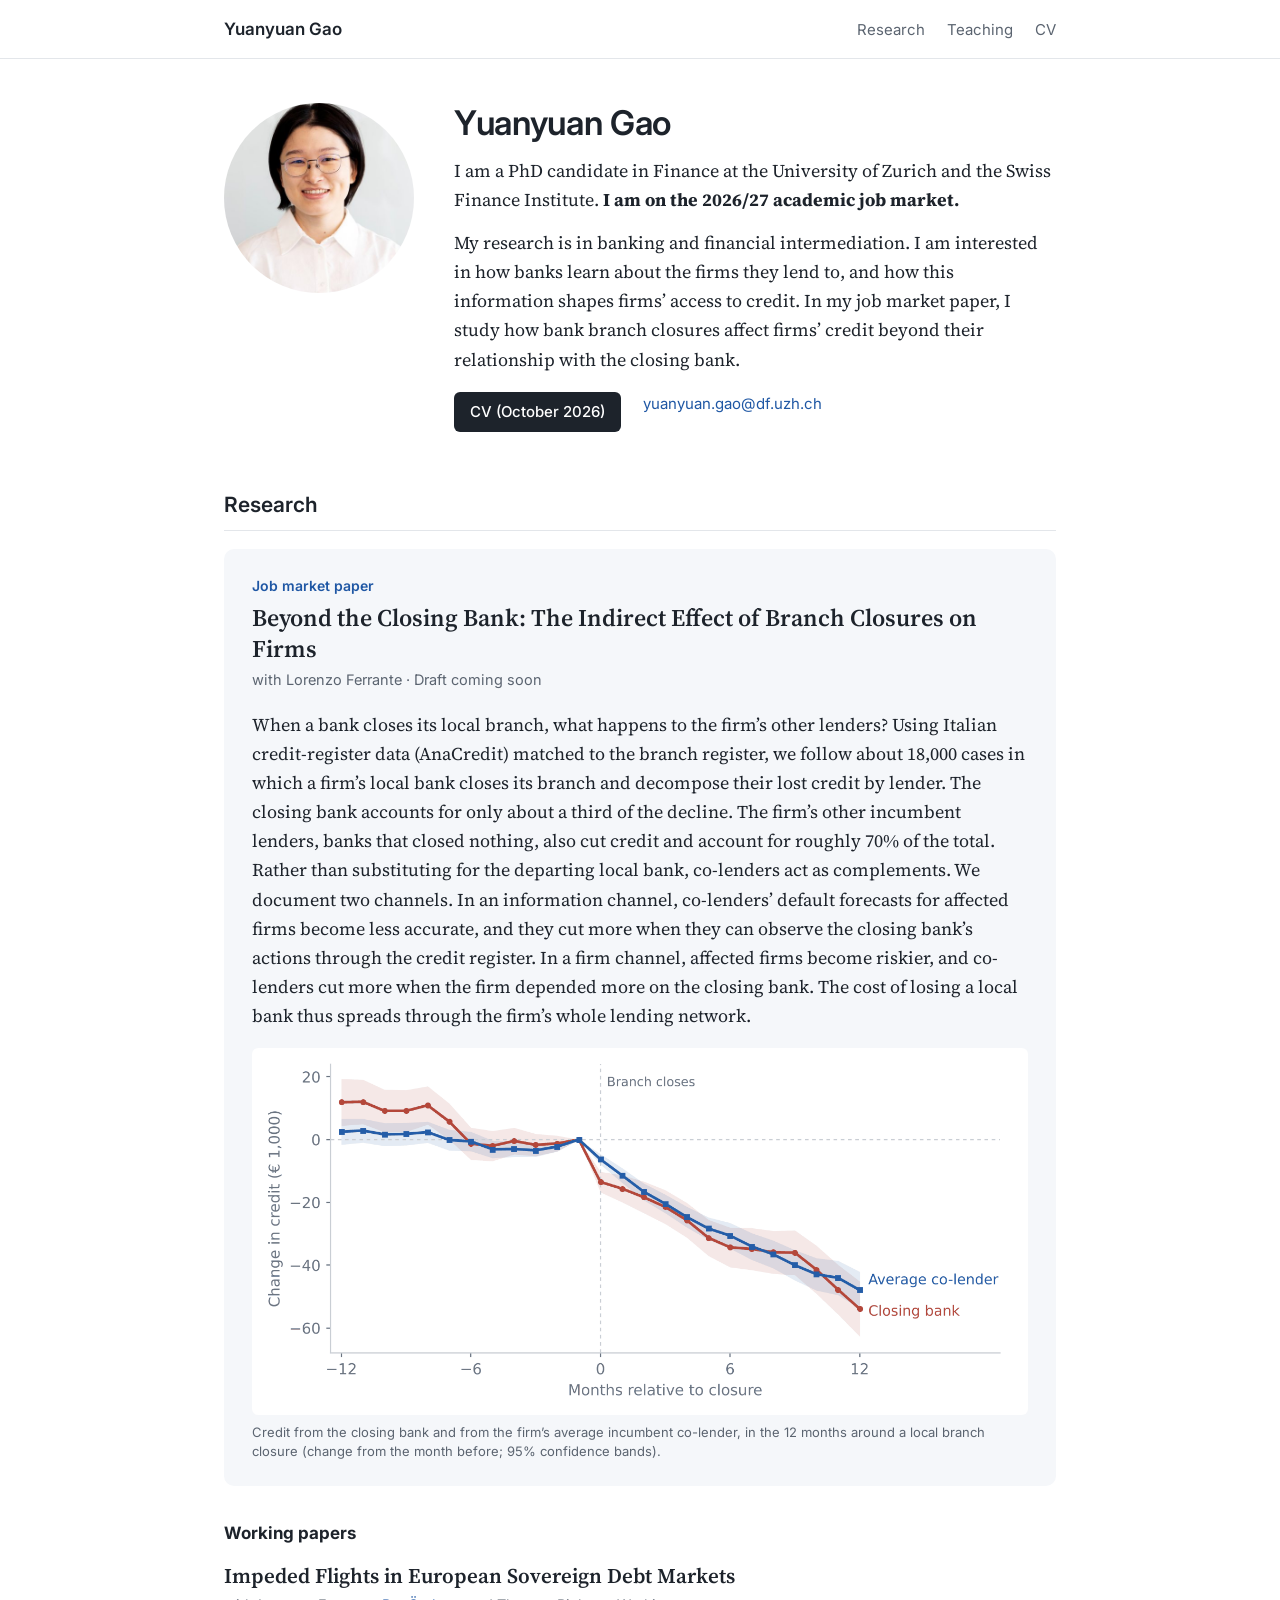
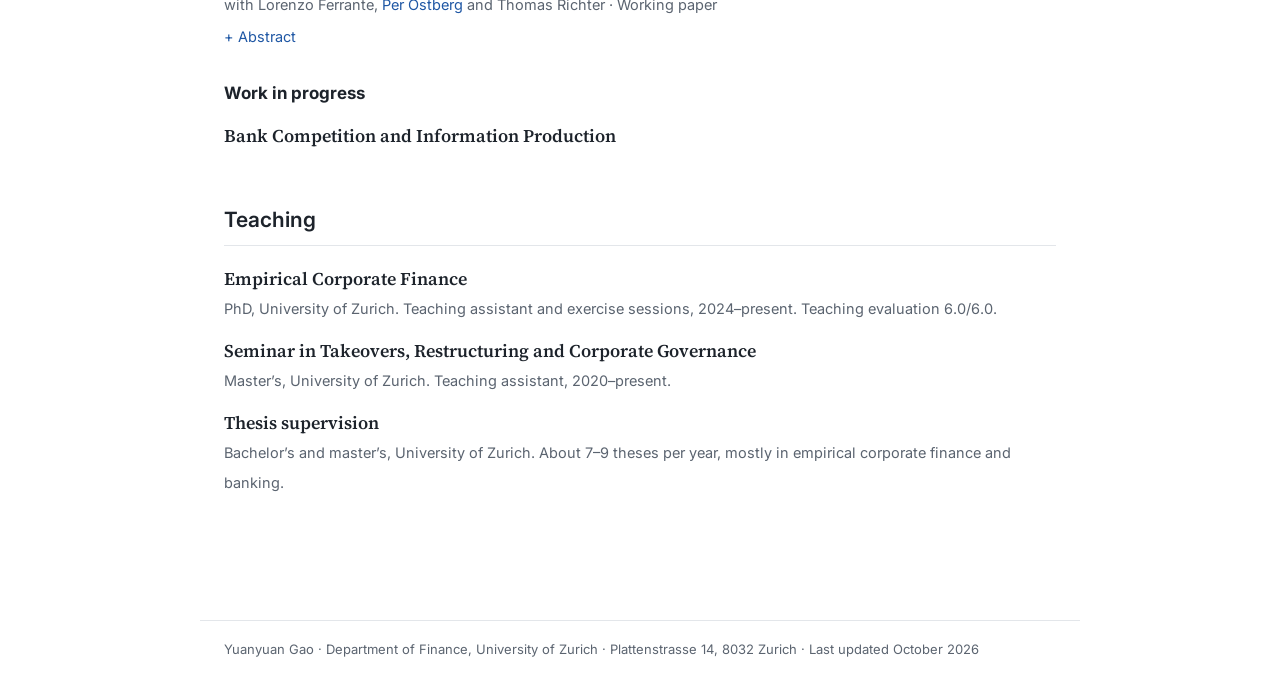
==== index.html @ f1286cf8 "Add files via upload" ====
<!doctype html>
<html lang="en"><head>
<meta charset="utf-8"><meta name="viewport" content="width=device-width, initial-scale=1">
<title>Yuanyuan Gao | Finance PhD Candidate, University of Zurich</title>
<meta name="description" content="Yuanyuan Gao is a PhD candidate in Finance at the University of Zurich and the Swiss Finance Institute, working on banking, financial intermediation and credit markets. On the 2026/27 academic job market.">
<meta name="author" content="Yuanyuan Gao">
<link rel="canonical" href="https://yuanyuangao.com/">
<meta property="og:type" content="profile"><meta property="og:title" content="Yuanyuan Gao | Finance PhD Candidate, University of Zurich">
<meta property="og:description" content="Yuanyuan Gao is a PhD candidate in Finance at the University of Zurich and the Swiss Finance Institute, working on banking, financial intermediation and credit markets. On the 2026/27 academic job market."><meta property="og:url" content="https://yuanyuangao.com/">
<meta property="og:image" content="https://yuanyuangao.com/portrait.jpg">
<link rel="icon" href="favicon.svg" type="image/svg+xml">
<link rel="preconnect" href="https://fonts.googleapis.com"><link rel="preconnect" href="https://fonts.gstatic.com" crossorigin>
<link href="https://fonts.googleapis.com/css2?family=Inter:wght@400;500;600&family=Source+Serif+4:ital,opsz,wght@0,8..60,400;0,8..60,600;1,8..60,400&display=swap" rel="stylesheet">
<link rel="stylesheet" href="style.css">
<script type="application/ld+json">{"@context": "https://schema.org", "@type": "Person", "name": "Yuanyuan Gao", "url": "https://yuanyuangao.com/", "email": "mailto:yuanyuan.gao@df.uzh.ch", "image": "https://yuanyuangao.com/portrait.jpg", "jobTitle": "PhD Candidate in Finance", "affiliation": [{"@type": "CollegeOrUniversity", "name": "University of Zurich", "department": "Department of Finance", "address": {"@type": "PostalAddress", "addressLocality": "Zurich", "addressCountry": "CH"}}, {"@type": "Organization", "name": "Swiss Finance Institute"}], "alumniOf": [{"@type": "CollegeOrUniversity", "name": "University of Zurich"}, {"@type": "CollegeOrUniversity", "name": "Chongqing University"}], "knowsAbout": ["Banking", "Financial intermediation", "Credit markets", "Bank branch closures", "Sovereign bond markets"], "sameAs": ["https://www.sfi.ch/en/people/yuanyuan-gao", "https://www.df.uzh.ch/en/people/phd-candidates/yuanyuan-gao.html"]}</script>
</head><body><header class="top"><div class="bar"><a class="brand" href="index.html">Yuanyuan Gao</a><nav><a href="#research">Research</a><a href="#teaching">Teaching</a><a href="Yuanyuan_Gao_CV.pdf">CV</a></nav></div></header><main><div class="hero">
<img class="portrait" src="portrait.jpg" alt="Yuanyuan Gao, PhD candidate in Finance, University of Zurich" width="190" height="190">
<div><h1>Yuanyuan Gao</h1>
<p>I am a PhD candidate in Finance at the University of Zurich and the Swiss Finance Institute. <strong>I am on the 2026/27 academic job market.</strong></p><p>My research is in banking and financial intermediation. I am interested in how banks learn about the firms they lend to, and how this information shapes firms’ access to credit. In my job market paper, I study how bank branch closures affect firms’ credit beyond their relationship with the closing bank.</p>
<div class="links"><a class="cvbtn" href="Yuanyuan_Gao_CV.pdf">CV (October 2026)</a>
<a href="mailto:yuanyuan.gao@df.uzh.ch">yuanyuan.gao@df.uzh.ch</a></div></div></div><section id="research"><h2>Research</h2><article class="jmp"><p class="kind">Job market paper</p>
<h3 class="ptitle">Beyond the Closing Bank: The Indirect Effect of Branch Closures on Firms</h3>
<p class="meta">with Lorenzo Ferrante · Draft coming soon</p>
<p>When a bank closes its local branch, what happens to the firm’s other lenders? Using Italian credit-register data (AnaCredit) matched to the branch register, we follow about 18,000 cases in which a firm’s local bank closes its branch and decompose their lost credit by lender. The closing bank accounts for only about a third of the decline. The firm’s other incumbent lenders, banks that closed nothing, also cut credit and account for roughly 70% of the total. Rather than substituting for the departing local bank, co-lenders act as complements. We document two channels. In an information channel, co-lenders’ default forecasts for affected firms become less accurate, and they cut more when they can observe the closing bank’s actions through the credit register. In a firm channel, affected firms become riskier, and co-lenders cut more when the firm depended more on the closing bank. The cost of losing a local bank thus spreads through the firm’s whole lending network.</p><figure><img src="jmp_figure.png" alt="Event-study chart: credit from the closing bank and from the average co-lender both fall after the branch closes" width="1440" height="680"><figcaption>Credit from the closing bank and from the firm’s average incumbent co-lender, in the 12 months around a local branch closure (change from the month before; 95% confidence bands).</figcaption></figure></article><h3 style="font-family:var(--sans);font-size:17px;margin:0 0 14px">Working papers</h3><div class="paper"><p class="ptitle">Impeded Flights in European Sovereign Debt Markets</p><p class="meta" style="margin-bottom:4px">with Lorenzo Ferrante, <a href="https://www.df.uzh.ch/en/people/professor/oestberg.html">Per Östberg</a> and Thomas Richter · Working paper</p>
<details><summary>Abstract</summary><p>Theory predicts that yield shocks trigger flights from risky to safe assets. In the European sovereign bond market, these flights are impeded: after stress events, trading volume falls by 30% over the following week rather than increasing. The mechanism is a collapse in liquidity supply: bid-ask spreads rise by 56% and market depth falls sharply. Exploiting that the same bond trades on both a domestic and a pan-European MTS platform, we show that spreads widen more, depth falls more and volume drops more on the domestic platform, where market makers hold more of their own sovereign’s debt. Bank-dealers’ concentrated exposure to sovereign risk can freeze a central secondary market when rebalancing is most needed.</p></details></div><h3 style="font-family:var(--sans);font-size:17px;margin:30px 0 14px">Work in progress</h3><ul class="plain"><li><span class="t-title">Bank Competition and Information Production</span></li></ul></section><section id="teaching"><h2>Teaching</h2><ul class="plain"><li><span class="t-title">Empirical Corporate Finance</span><br><span class="t-meta">PhD, University of Zurich. Teaching assistant and exercise sessions, 2024–present. Teaching evaluation 6.0/6.0.</span></li><li><span class="t-title">Seminar in Takeovers, Restructuring and Corporate Governance</span><br><span class="t-meta">Master’s, University of Zurich. Teaching assistant, 2020–present.</span></li><li><span class="t-title">Thesis supervision</span><br><span class="t-meta">Bachelor’s and master’s, University of Zurich. About 7–9 theses per year, mostly in empirical corporate finance and banking.</span></li></ul></section></main><footer>Yuanyuan Gao · Department of Finance, University of Zurich · Plattenstrasse 14, 8032 Zurich · Last updated October 2026</footer></body></html>
---- style.css ----
:root{--ink:#1D232B;--ink-2:#5B6470;--rule:#E3E6EA;--link:#1F57A4;--paper:#FFFFFF;--tint:#F5F7FA;
--serif:"Source Serif 4",Georgia,serif;--sans:"Inter",system-ui,-apple-system,"Segoe UI",sans-serif}
*{box-sizing:border-box}html{-webkit-text-size-adjust:100%}
body{margin:0;background:var(--paper);color:var(--ink);font-family:var(--serif);font-size:18px;line-height:1.62}
a{color:var(--link);text-decoration:none}a:hover{text-decoration:underline}
a:focus-visible,summary:focus-visible{outline:2px solid var(--link);outline-offset:3px;border-radius:2px}
header.top{border-bottom:1px solid var(--rule);background:#fff;position:sticky;top:0;z-index:5}
.bar{max-width:880px;margin:0 auto;padding:14px 24px;display:flex;align-items:baseline;justify-content:space-between;gap:16px;flex-wrap:wrap}
.brand{font-family:var(--sans);font-weight:600;font-size:17px;color:var(--ink)}
nav a{font-family:var(--sans);font-size:15px;color:var(--ink-2);margin-left:22px}
nav a:first-child{margin-left:0}
nav a[aria-current="page"],nav a:hover{color:var(--ink);text-decoration:none}
main{max-width:880px;margin:0 auto;padding:44px 24px 72px}
.hero{display:grid;grid-template-columns:190px 1fr;gap:40px;align-items:start;margin-bottom:56px}
.portrait{width:190px;height:190px;border-radius:50%;object-fit:cover;display:block}
h1{font-family:var(--sans);font-weight:600;font-size:34px;line-height:1.15;margin:0 0 14px;letter-spacing:-.01em}
.role{font-family:var(--sans);font-size:15.5px;color:var(--ink-2);margin:0 0 18px}
.hero p{margin:0 0 14px}
.links{font-family:var(--sans);font-size:15px;margin-top:18px;display:flex;flex-wrap:wrap;gap:8px 22px}
.cvbtn{display:inline-block;background:var(--ink);color:#fff;border-radius:6px;padding:8px 16px;font-weight:500}
.cvbtn:hover{text-decoration:none;background:#000}
h2{font-family:var(--sans);font-weight:600;font-size:21px;margin:0 0 18px;padding-bottom:8px;border-bottom:1px solid var(--rule)}
section{margin-bottom:52px;scroll-margin-top:80px}
.jmp{background:var(--tint);border-radius:10px;padding:26px 28px 22px;margin-bottom:34px}
.kind{font-family:var(--sans);font-size:14px;font-weight:600;color:var(--link);margin:0 0 4px}
.ptitle{font-size:21px;font-weight:600;line-height:1.3;margin:0 0 4px}
.jmp .ptitle{font-size:24px}
.meta{font-family:var(--sans);font-size:14.5px;color:var(--ink-2);margin:0 0 12px}
.jmp figure{margin:16px 0 4px}.jmp img{width:100%;height:auto;display:block;border-radius:6px;background:#fff}
figcaption{font-family:var(--sans);font-size:13px;color:var(--ink-2);margin-top:8px;line-height:1.45}
.paper{margin-bottom:26px}
details summary{cursor:pointer;font-family:var(--sans);font-size:14.5px;color:var(--link);list-style:none;display:inline-block}
details summary::-webkit-details-marker{display:none}
details summary::before{content:"+ ";}details[open] summary::before{content:"− ";}
details p{margin:8px 0 0}
ul.plain{list-style:none;margin:0;padding:0}ul.plain li{margin-bottom:14px}
.t-title{font-weight:600}.t-meta{font-family:var(--sans);font-size:14.5px;color:var(--ink-2)}
.refs{display:grid;grid-template-columns:repeat(3,1fr);gap:20px 28px}
.refs .who{font-weight:600;display:block}.refs span{display:block;font-family:var(--sans);font-size:14.5px;color:var(--ink-2);line-height:1.5}
.teaser p{margin:0 0 10px}
footer{max-width:880px;margin:0 auto;padding:18px 24px 40px;font-family:var(--sans);font-size:13px;color:var(--ink-2);border-top:1px solid var(--rule)}
@media (max-width:720px){
 body{font-size:17px}.hero{grid-template-columns:1fr;gap:20px}.portrait{width:140px;height:140px}
 h1{font-size:30px}.refs{grid-template-columns:1fr}.jmp{padding:20px 18px}
 nav a{margin-left:14px}main{padding:28px 16px 56px}.bar{padding:12px 16px}}
@media (prefers-reduced-motion:reduce){*{scroll-behavior:auto!important}}
html{scroll-behavior:smooth}
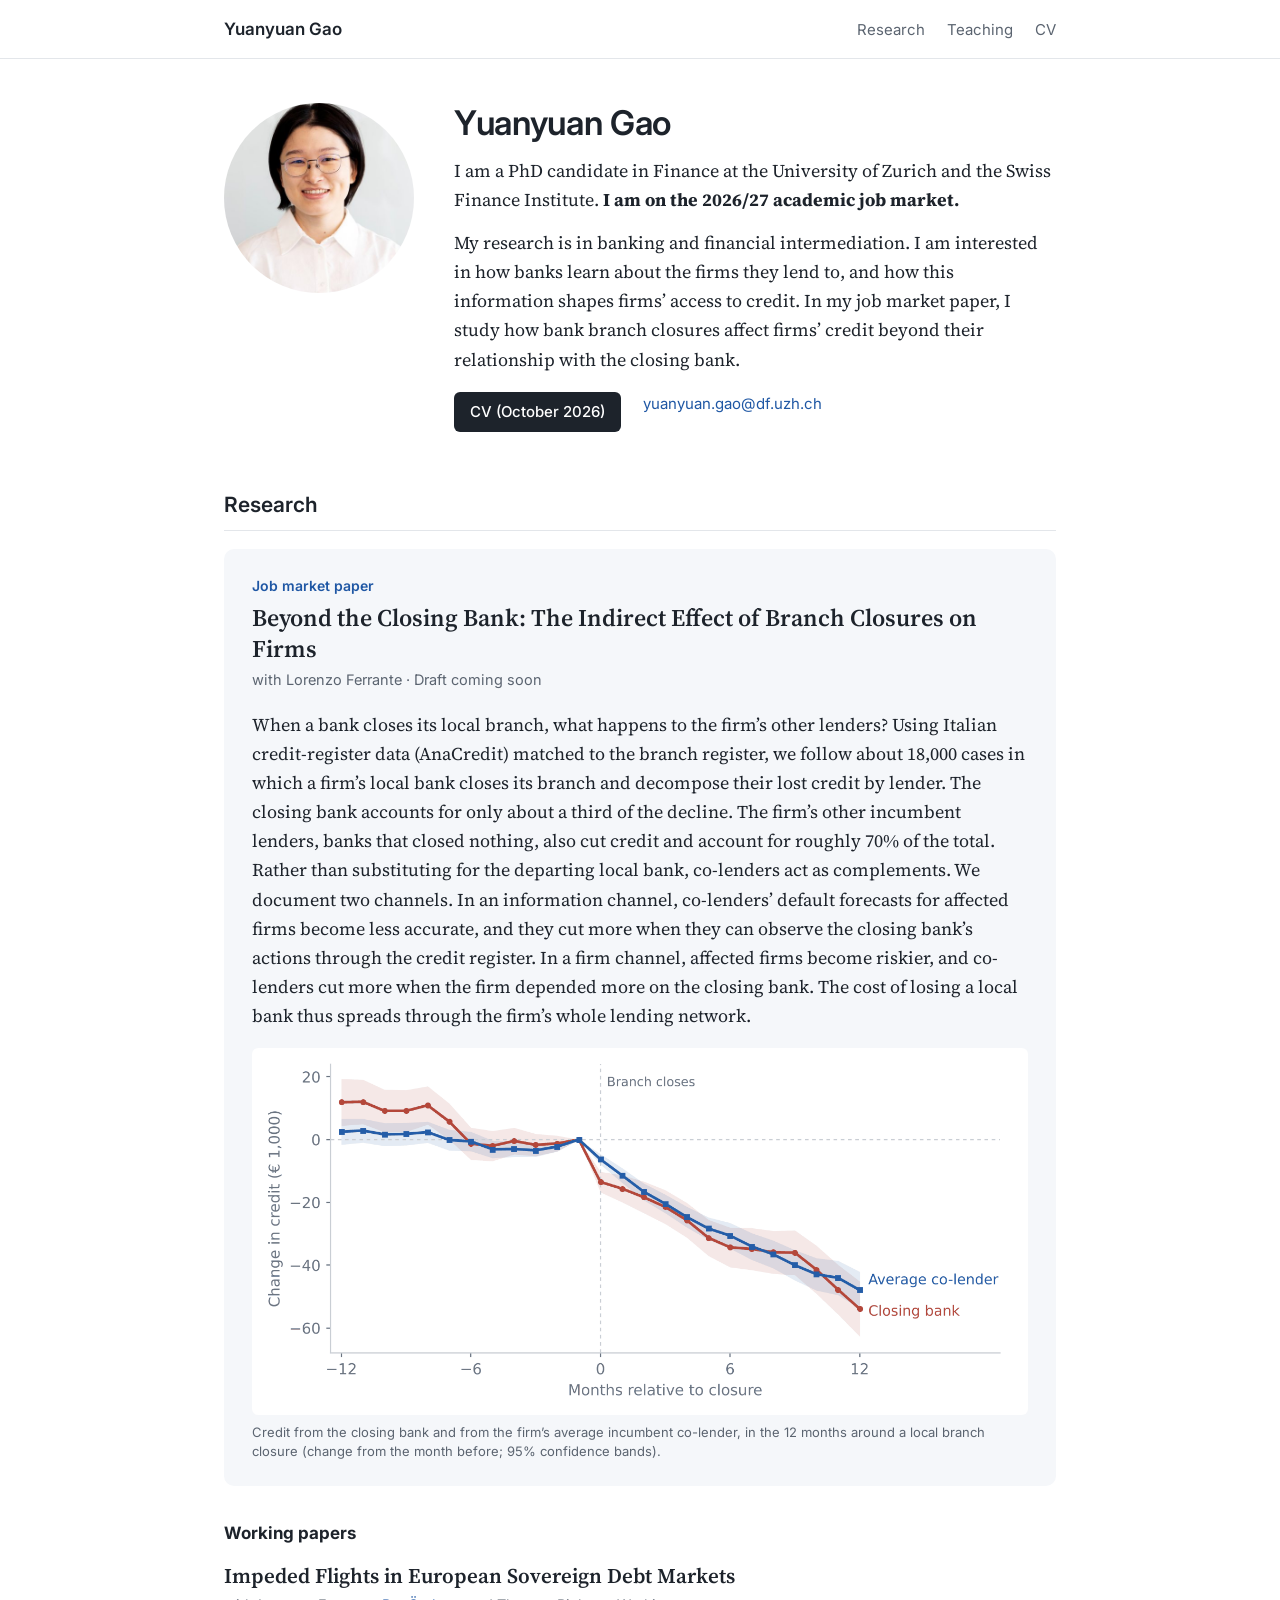
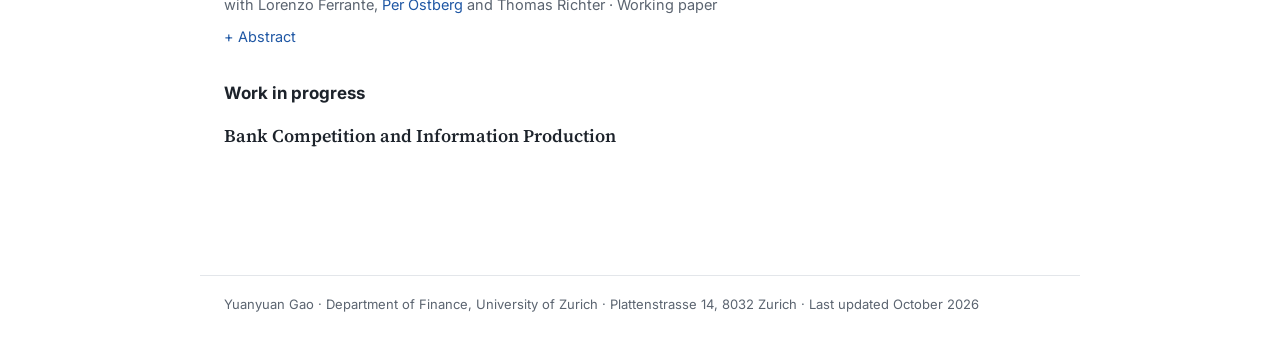
==== commit f57efb93: "Add files via upload" ====
--- a/index.html
+++ b/index.html
@@ -13,7 +13,7 @@
 <link href="https://fonts.googleapis.com/css2?family=Inter:wght@400;500;600&family=Source+Serif+4:ital,opsz,wght@0,8..60,400;0,8..60,600;1,8..60,400&display=swap" rel="stylesheet">
 <link rel="stylesheet" href="style.css">
 <script type="application/ld+json">{"@context": "https://schema.org", "@type": "Person", "name": "Yuanyuan Gao", "url": "https://yuanyuangao.com/", "email": "mailto:yuanyuan.gao@df.uzh.ch", "image": "https://yuanyuangao.com/portrait.jpg", "jobTitle": "PhD Candidate in Finance", "affiliation": [{"@type": "CollegeOrUniversity", "name": "University of Zurich", "department": "Department of Finance", "address": {"@type": "PostalAddress", "addressLocality": "Zurich", "addressCountry": "CH"}}, {"@type": "Organization", "name": "Swiss Finance Institute"}], "alumniOf": [{"@type": "CollegeOrUniversity", "name": "University of Zurich"}, {"@type": "CollegeOrUniversity", "name": "Chongqing University"}], "knowsAbout": ["Banking", "Financial intermediation", "Credit markets", "Bank branch closures", "Sovereign bond markets"], "sameAs": ["https://www.sfi.ch/en/people/yuanyuan-gao", "https://www.df.uzh.ch/en/people/phd-candidates/yuanyuan-gao.html"]}</script>
-</head><body><header class="top"><div class="bar"><a class="brand" href="index.html">Yuanyuan Gao</a><nav><a href="#research">Research</a><a href="#teaching">Teaching</a><a href="Yuanyuan_Gao_CV.pdf">CV</a></nav></div></header><main><div class="hero">
+</head><body><header class="top"><div class="bar"><a class="brand" href="index.html">Yuanyuan Gao</a><nav><a href="#research">Research</a><a href="teaching.html">Teaching</a><a href="Yuanyuan_Gao_CV.pdf">CV</a></nav></div></header><main><div class="hero">
 <img class="portrait" src="portrait.jpg" alt="Yuanyuan Gao, PhD candidate in Finance, University of Zurich" width="190" height="190">
 <div><h1>Yuanyuan Gao</h1>
 <p>I am a PhD candidate in Finance at the University of Zurich and the Swiss Finance Institute. <strong>I am on the 2026/27 academic job market.</strong></p><p>My research is in banking and financial intermediation. I am interested in how banks learn about the firms they lend to, and how this information shapes firms’ access to credit. In my job market paper, I study how bank branch closures affect firms’ credit beyond their relationship with the closing bank.</p>
@@ -22,4 +22,4 @@
 <h3 class="ptitle">Beyond the Closing Bank: The Indirect Effect of Branch Closures on Firms</h3>
 <p class="meta">with Lorenzo Ferrante · Draft coming soon</p>
 <p>When a bank closes its local branch, what happens to the firm’s other lenders? Using Italian credit-register data (AnaCredit) matched to the branch register, we follow about 18,000 cases in which a firm’s local bank closes its branch and decompose their lost credit by lender. The closing bank accounts for only about a third of the decline. The firm’s other incumbent lenders, banks that closed nothing, also cut credit and account for roughly 70% of the total. Rather than substituting for the departing local bank, co-lenders act as complements. We document two channels. In an information channel, co-lenders’ default forecasts for affected firms become less accurate, and they cut more when they can observe the closing bank’s actions through the credit register. In a firm channel, affected firms become riskier, and co-lenders cut more when the firm depended more on the closing bank. The cost of losing a local bank thus spreads through the firm’s whole lending network.</p><figure><img src="jmp_figure.png" alt="Event-study chart: credit from the closing bank and from the average co-lender both fall after the branch closes" width="1440" height="680"><figcaption>Credit from the closing bank and from the firm’s average incumbent co-lender, in the 12 months around a local branch closure (change from the month before; 95% confidence bands).</figcaption></figure></article><h3 style="font-family:var(--sans);font-size:17px;margin:0 0 14px">Working papers</h3><div class="paper"><p class="ptitle">Impeded Flights in European Sovereign Debt Markets</p><p class="meta" style="margin-bottom:4px">with Lorenzo Ferrante, <a href="https://www.df.uzh.ch/en/people/professor/oestberg.html">Per Östberg</a> and Thomas Richter · Working paper</p>
-<details><summary>Abstract</summary><p>Theory predicts that yield shocks trigger flights from risky to safe assets. In the European sovereign bond market, these flights are impeded: after stress events, trading volume falls by 30% over the following week rather than increasing. The mechanism is a collapse in liquidity supply: bid-ask spreads rise by 56% and market depth falls sharply. Exploiting that the same bond trades on both a domestic and a pan-European MTS platform, we show that spreads widen more, depth falls more and volume drops more on the domestic platform, where market makers hold more of their own sovereign’s debt. Bank-dealers’ concentrated exposure to sovereign risk can freeze a central secondary market when rebalancing is most needed.</p></details></div><h3 style="font-family:var(--sans);font-size:17px;margin:30px 0 14px">Work in progress</h3><ul class="plain"><li><span class="t-title">Bank Competition and Information Production</span></li></ul></section><section id="teaching"><h2>Teaching</h2><ul class="plain"><li><span class="t-title">Empirical Corporate Finance</span><br><span class="t-meta">PhD, University of Zurich. Teaching assistant and exercise sessions, 2024–present. Teaching evaluation 6.0/6.0.</span></li><li><span class="t-title">Seminar in Takeovers, Restructuring and Corporate Governance</span><br><span class="t-meta">Master’s, University of Zurich. Teaching assistant, 2020–present.</span></li><li><span class="t-title">Thesis supervision</span><br><span class="t-meta">Bachelor’s and master’s, University of Zurich. About 7–9 theses per year, mostly in empirical corporate finance and banking.</span></li></ul></section></main><footer>Yuanyuan Gao · Department of Finance, University of Zurich · Plattenstrasse 14, 8032 Zurich · Last updated October 2026</footer></body></html>+<details><summary>Abstract</summary><p>Theory predicts that yield shocks trigger flights from risky to safe assets. In the European sovereign bond market, these flights are impeded: after stress events, trading volume falls by 30% over the following week rather than increasing. The mechanism is a collapse in liquidity supply: bid-ask spreads rise by 56% and market depth falls sharply. Exploiting that the same bond trades on both a domestic and a pan-European MTS platform, we show that spreads widen more, depth falls more and volume drops more on the domestic platform, where market makers hold more of their own sovereign’s debt. Bank-dealers’ concentrated exposure to sovereign risk can freeze a central secondary market when rebalancing is most needed.</p></details></div><h3 style="font-family:var(--sans);font-size:17px;margin:30px 0 14px">Work in progress</h3><ul class="plain"><li><span class="t-title">Bank Competition and Information Production</span></li></ul></section></main><footer>Yuanyuan Gao · Department of Finance, University of Zurich · Plattenstrasse 14, 8032 Zurich · Last updated October 2026</footer></body></html>
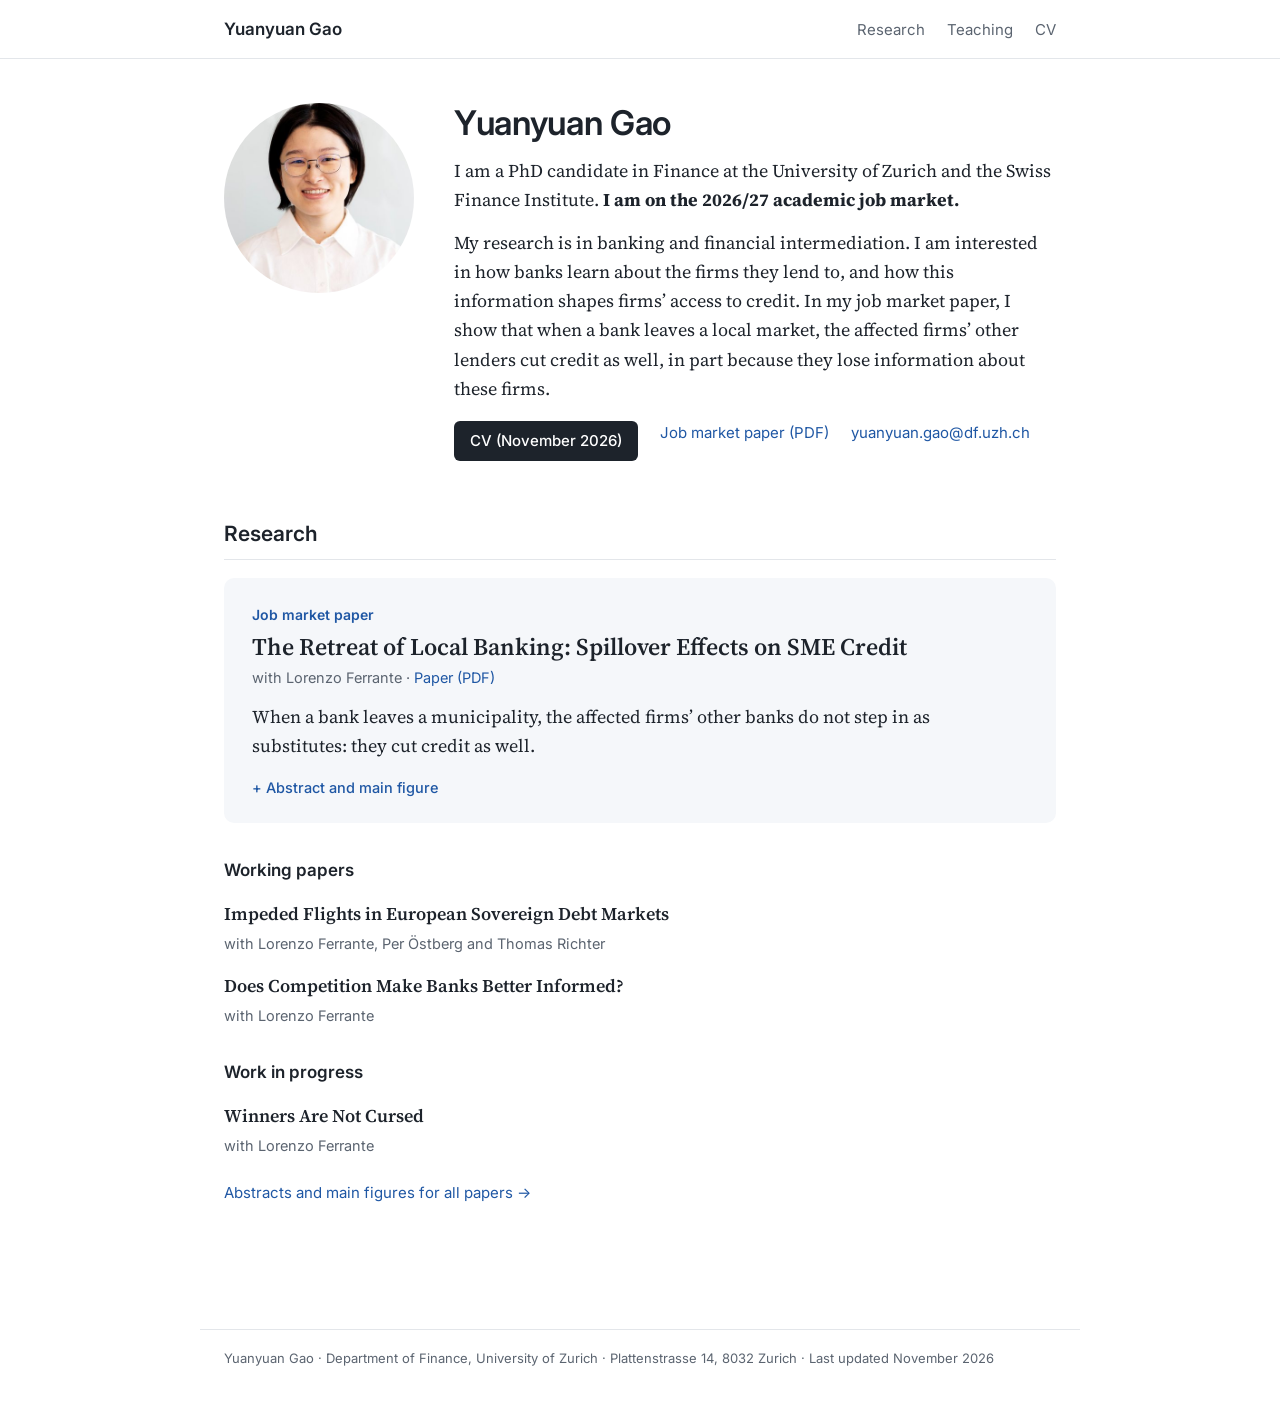
==== commit 56079712: "Update site for November 2026 job market package New JMP title and abstract with Google Drive link; " ====
--- a/index.html
+++ b/index.html
@@ -13,13 +13,25 @@
 <link href="https://fonts.googleapis.com/css2?family=Inter:wght@400;500;600&family=Source+Serif+4:ital,opsz,wght@0,8..60,400;0,8..60,600;1,8..60,400&display=swap" rel="stylesheet">
 <link rel="stylesheet" href="style.css">
 <script type="application/ld+json">{"@context": "https://schema.org", "@type": "Person", "name": "Yuanyuan Gao", "url": "https://yuanyuangao.com/", "email": "mailto:yuanyuan.gao@df.uzh.ch", "image": "https://yuanyuangao.com/portrait.jpg", "jobTitle": "PhD Candidate in Finance", "affiliation": [{"@type": "CollegeOrUniversity", "name": "University of Zurich", "department": "Department of Finance", "address": {"@type": "PostalAddress", "addressLocality": "Zurich", "addressCountry": "CH"}}, {"@type": "Organization", "name": "Swiss Finance Institute"}], "alumniOf": [{"@type": "CollegeOrUniversity", "name": "University of Zurich"}, {"@type": "CollegeOrUniversity", "name": "Chongqing University"}], "knowsAbout": ["Banking", "Financial intermediation", "Credit markets", "Bank branch closures", "Sovereign bond markets"], "sameAs": ["https://www.sfi.ch/en/people/yuanyuan-gao", "https://www.df.uzh.ch/en/people/phd-candidates/yuanyuan-gao.html"]}</script>
-</head><body><header class="top"><div class="bar"><a class="brand" href="index.html">Yuanyuan Gao</a><nav><a href="#research">Research</a><a href="teaching.html">Teaching</a><a href="Yuanyuan_Gao_CV.pdf">CV</a></nav></div></header><main><div class="hero">
+</head><body><header class="top"><div class="bar"><a class="brand" href="index.html">Yuanyuan Gao</a><nav><a href="research.html">Research</a><a href="teaching.html">Teaching</a><a href="Yuanyuan_Gao_CV.pdf">CV</a></nav></div></header><main><div class="hero">
 <img class="portrait" src="portrait.jpg" alt="Yuanyuan Gao, PhD candidate in Finance, University of Zurich" width="190" height="190">
 <div><h1>Yuanyuan Gao</h1>
-<p>I am a PhD candidate in Finance at the University of Zurich and the Swiss Finance Institute. <strong>I am on the 2026/27 academic job market.</strong></p><p>My research is in banking and financial intermediation. I am interested in how banks learn about the firms they lend to, and how this information shapes firms’ access to credit. In my job market paper, I study how bank branch closures affect firms’ credit beyond their relationship with the closing bank.</p>
-<div class="links"><a class="cvbtn" href="Yuanyuan_Gao_CV.pdf">CV (October 2026)</a>
-<a href="mailto:yuanyuan.gao@df.uzh.ch">yuanyuan.gao@df.uzh.ch</a></div></div></div><section id="research"><h2>Research</h2><article class="jmp"><p class="kind">Job market paper</p>
-<h3 class="ptitle">Beyond the Closing Bank: The Indirect Effect of Branch Closures on Firms</h3>
-<p class="meta">with Lorenzo Ferrante · Draft coming soon</p>
-<p>When a bank closes its local branch, what happens to the firm’s other lenders? Using Italian credit-register data (AnaCredit) matched to the branch register, we follow about 18,000 cases in which a firm’s local bank closes its branch and decompose their lost credit by lender. The closing bank accounts for only about a third of the decline. The firm’s other incumbent lenders, banks that closed nothing, also cut credit and account for roughly 70% of the total. Rather than substituting for the departing local bank, co-lenders act as complements. We document two channels. In an information channel, co-lenders’ default forecasts for affected firms become less accurate, and they cut more when they can observe the closing bank’s actions through the credit register. In a firm channel, affected firms become riskier, and co-lenders cut more when the firm depended more on the closing bank. The cost of losing a local bank thus spreads through the firm’s whole lending network.</p><figure><img src="jmp_figure.png" alt="Event-study chart: credit from the closing bank and from the average co-lender both fall after the branch closes" width="1440" height="680"><figcaption>Credit from the closing bank and from the firm’s average incumbent co-lender, in the 12 months around a local branch closure (change from the month before; 95% confidence bands).</figcaption></figure></article><h3 style="font-family:var(--sans);font-size:17px;margin:0 0 14px">Working papers</h3><div class="paper"><p class="ptitle">Impeded Flights in European Sovereign Debt Markets</p><p class="meta" style="margin-bottom:4px">with Lorenzo Ferrante, <a href="https://www.df.uzh.ch/en/people/professor/oestberg.html">Per Östberg</a> and Thomas Richter · Working paper</p>
-<details><summary>Abstract</summary><p>Theory predicts that yield shocks trigger flights from risky to safe assets. In the European sovereign bond market, these flights are impeded: after stress events, trading volume falls by 30% over the following week rather than increasing. The mechanism is a collapse in liquidity supply: bid-ask spreads rise by 56% and market depth falls sharply. Exploiting that the same bond trades on both a domestic and a pan-European MTS platform, we show that spreads widen more, depth falls more and volume drops more on the domestic platform, where market makers hold more of their own sovereign’s debt. Bank-dealers’ concentrated exposure to sovereign risk can freeze a central secondary market when rebalancing is most needed.</p></details></div><h3 style="font-family:var(--sans);font-size:17px;margin:30px 0 14px">Work in progress</h3><ul class="plain"><li><span class="t-title">Bank Competition and Information Production</span></li></ul></section></main><footer>Yuanyuan Gao · Department of Finance, University of Zurich · Plattenstrasse 14, 8032 Zurich · Last updated October 2026</footer></body></html>+<p>I am a PhD candidate in Finance at the University of Zurich and the Swiss Finance Institute. <strong>I am on the 2026/27 academic job market.</strong></p><p>My research is in banking and financial intermediation. I am interested in how banks learn about the firms they lend to, and how this information shapes firms’ access to credit. In my job market paper, I show that when a bank leaves a local market, the affected firms’ other lenders cut credit as well, in part because they lose information about these firms.</p>
+<div class="links"><a class="cvbtn" href="Yuanyuan_Gao_CV.pdf">CV (November 2026)</a>
+<a href="https://drive.google.com/file/d/1l1pgFVJreJL63-VNwxpn91xa-HqWeBpv/view?usp=sharing">Job market paper (PDF)</a>
+<a href="mailto:yuanyuan.gao@df.uzh.ch">yuanyuan.gao@df.uzh.ch</a></div></div></div>
+<section id="research"><h2>Research</h2>
+<article class="jmp"><p class="kind">Job market paper</p>
+<h3 class="ptitle">The Retreat of Local Banking: Spillover Effects on SME Credit</h3>
+<p class="meta">with Lorenzo Ferrante · <a href="https://drive.google.com/file/d/1l1pgFVJreJL63-VNwxpn91xa-HqWeBpv/view?usp=sharing">Paper (PDF)</a></p>
+<p class="teaser">When a bank leaves a municipality, the affected firms’ other banks do not step in as substitutes: they cut credit as well.</p>
+<details class="more"><summary>Abstract and main figure</summary>
+<p>As technological transformation leads banks to retreat from local markets, in a frictionless credit market, firms can be expected to rely on other lenders to step in as substitutes. Instead, using Italian loan-level data with lenders’ default forecasts, we find that when a bank leaves a municipality, an affected firm’s incumbent co-lenders act as complements and cut credit as well. One year after the exit, incumbent co-lenders account for 69 percent of the decline in the firm’s credit from its incumbent banks. Relative to their other borrowers in the same municipality, they cut credit to affected firms by an extra 4.2 percent. The cut reflects both an increase in borrower risk and a deterioration of lender information: affected firms default more often, and the co-lenders’ default forecasts become less accurate. Co-lenders with a branch in the municipality lose little forecast accuracy and cut about half as much as those without one, implying that lost information accounts for 29 percent of the cut. Lending by a firm’s other banks is thus complementary to local banks’ presence, implying that branch closures generate negative externalities across the wider credit market.</p>
+<figure><a class="figlink" href="fig_jmp.png"><img src="fig_jmp.png" alt="Event-study chart: after the exit, credit to affected firms falls both from the closing bank and, by more in euros, from their incumbent co-lenders" width="1400" height="1225" loading="lazy"></a><figcaption>Credit to affected firms from the closing bank and from their incumbent co-lenders in the 12 months around the exit, relative to the month before the exit, with 95% confidence intervals (1,829 exits). Panel A in thousands of euros; Panel B in percent of credit in the month before the exit.</figcaption></figure>
+</details></article>
+<h3 class="sub">Working papers</h3>
+<ul class="plain"><li><a class="t-title" href="research.html#impeded-flights">Impeded Flights in European Sovereign Debt Markets</a><br><span class="t-meta">with Lorenzo Ferrante, Per Östberg and Thomas Richter</span></li><li><a class="t-title" href="research.html#competition">Does Competition Make Banks Better Informed?</a><br><span class="t-meta">with Lorenzo Ferrante</span></li></ul>
+<h3 class="sub">Work in progress</h3>
+<ul class="plain"><li><a class="t-title" href="research.html#winners">Winners Are Not Cursed</a><br><span class="t-meta">with Lorenzo Ferrante</span></li></ul>
+<p class="more-link"><a href="research.html">Abstracts and main figures for all papers →</a></p>
+</section></main><footer>Yuanyuan Gao · Department of Finance, University of Zurich · Plattenstrasse 14, 8032 Zurich · Last updated November 2026</footer></body></html>
--- a/style.css
+++ b/style.css
@@ -27,7 +27,24 @@
 .ptitle{font-size:21px;font-weight:600;line-height:1.3;margin:0 0 4px}
 .jmp .ptitle{font-size:24px}
 .meta{font-family:var(--sans);font-size:14.5px;color:var(--ink-2);margin:0 0 12px}
-.jmp figure{margin:16px 0 4px}.jmp img{width:100%;height:auto;display:block;border-radius:6px;background:#fff}
+figure{margin:18px 0 4px}figure img{width:100%;height:auto;display:block;border-radius:6px;background:#fff}
+.figlink{display:block}.figlink:hover img{box-shadow:0 0 0 1px var(--rule)}
+.teaser{margin:0 0 12px}
+details.more summary{font-weight:500}
+details.more[open] summary{margin-bottom:2px}
+.sub{font-family:var(--sans);font-size:17px;font-weight:600;margin:30px 0 14px}
+.jmp+.sub{margin-top:0}
+ul.plain a.t-title{color:var(--ink)}ul.plain a.t-title:hover{color:var(--link)}
+.more-link{font-family:var(--sans);font-size:15px;margin:22px 0 0}
+.paper-full{padding:0 0 34px;margin:0 0 34px;border-bottom:1px solid var(--rule);scroll-margin-top:80px}
+.paper-full:last-child{border-bottom:0;margin-bottom:0;padding-bottom:0}
+.jmp.paper-full{padding:26px 28px 22px;border-bottom:0}
+.paper-full>p{margin:0 0 6px}
+.panels{display:grid;grid-template-columns:repeat(3,1fr);gap:14px}
+.panels .figlink{text-decoration:none}
+.ptl{display:block;font-family:var(--sans);font-size:14px;font-weight:600;color:var(--ink);text-align:center;margin-bottom:4px}
+@media (max-width:720px){.jmp.paper-full{padding:20px 18px}}
+@media (max-width:600px){.panels{grid-template-columns:1fr;gap:18px;max-width:440px;margin:0 auto}}
 figcaption{font-family:var(--sans);font-size:13px;color:var(--ink-2);margin-top:8px;line-height:1.45}
 .paper{margin-bottom:26px}
 details summary{cursor:pointer;font-family:var(--sans);font-size:14.5px;color:var(--link);list-style:none;display:inline-block}
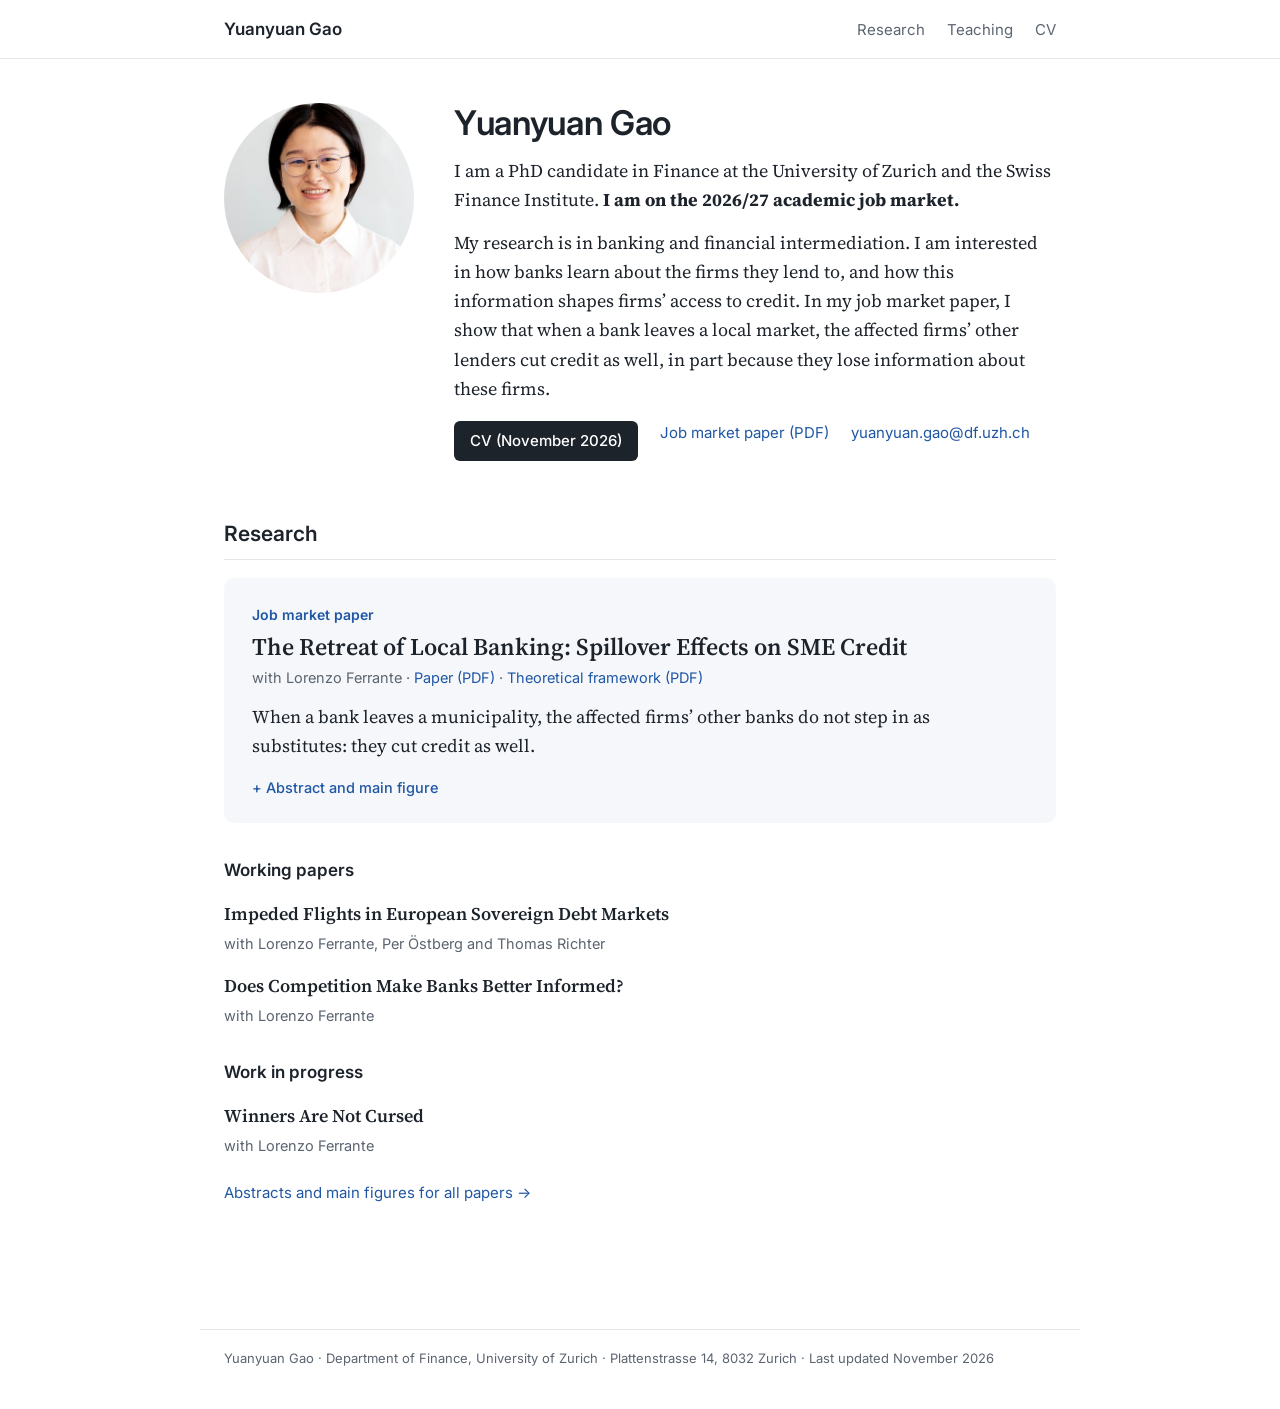
==== commit b1678964: "Add theoretical framework note to the JMP entries Standalone PDF of the framework (firm and informat" ====
--- a/index.html
+++ b/index.html
@@ -13,7 +13,7 @@
 <link href="https://fonts.googleapis.com/css2?family=Inter:wght@400;500;600&family=Source+Serif+4:ital,opsz,wght@0,8..60,400;0,8..60,600;1,8..60,400&display=swap" rel="stylesheet">
 <link rel="stylesheet" href="style.css">
 <script type="application/ld+json">{"@context": "https://schema.org", "@type": "Person", "name": "Yuanyuan Gao", "url": "https://yuanyuangao.com/", "email": "mailto:yuanyuan.gao@df.uzh.ch", "image": "https://yuanyuangao.com/portrait.jpg", "jobTitle": "PhD Candidate in Finance", "affiliation": [{"@type": "CollegeOrUniversity", "name": "University of Zurich", "department": "Department of Finance", "address": {"@type": "PostalAddress", "addressLocality": "Zurich", "addressCountry": "CH"}}, {"@type": "Organization", "name": "Swiss Finance Institute"}], "alumniOf": [{"@type": "CollegeOrUniversity", "name": "University of Zurich"}, {"@type": "CollegeOrUniversity", "name": "Chongqing University"}], "knowsAbout": ["Banking", "Financial intermediation", "Credit markets", "Bank branch closures", "Sovereign bond markets"], "sameAs": ["https://www.sfi.ch/en/people/yuanyuan-gao", "https://www.df.uzh.ch/en/people/phd-candidates/yuanyuan-gao.html"]}</script>
-</head><body><header class="top"><div class="bar"><a class="brand" href="index.html">Yuanyuan Gao</a><nav><a href="research.html">Research</a><a href="teaching.html">Teaching</a><a href="Yuanyuan_Gao_CV.pdf">CV</a></nav></div></header><main><div class="hero">
+<script>if(location.host!=="yuanyuangao.com")window.goatcounter={no_onload:true}</script><script data-goatcounter="https://yuanyuangao.goatcounter.com/count" async src="//gc.zgo.at/count.js"></script></head><body><header class="top"><div class="bar"><a class="brand" href="index.html">Yuanyuan Gao</a><nav><a href="research.html">Research</a><a href="teaching.html">Teaching</a><a href="Yuanyuan_Gao_CV.pdf">CV</a></nav></div></header><main><div class="hero">
 <img class="portrait" src="portrait.jpg" alt="Yuanyuan Gao, PhD candidate in Finance, University of Zurich" width="190" height="190">
 <div><h1>Yuanyuan Gao</h1>
 <p>I am a PhD candidate in Finance at the University of Zurich and the Swiss Finance Institute. <strong>I am on the 2026/27 academic job market.</strong></p><p>My research is in banking and financial intermediation. I am interested in how banks learn about the firms they lend to, and how this information shapes firms’ access to credit. In my job market paper, I show that when a bank leaves a local market, the affected firms’ other lenders cut credit as well, in part because they lose information about these firms.</p>
@@ -23,7 +23,7 @@
 <section id="research"><h2>Research</h2>
 <article class="jmp"><p class="kind">Job market paper</p>
 <h3 class="ptitle">The Retreat of Local Banking: Spillover Effects on SME Credit</h3>
-<p class="meta">with Lorenzo Ferrante · <a href="https://drive.google.com/file/d/1l1pgFVJreJL63-VNwxpn91xa-HqWeBpv/view?usp=sharing">Paper (PDF)</a></p>
+<p class="meta">with Lorenzo Ferrante · <a href="https://drive.google.com/file/d/1l1pgFVJreJL63-VNwxpn91xa-HqWeBpv/view?usp=sharing">Paper (PDF)</a> · <a href="Gao_Ferrante_framework.pdf">Theoretical framework (PDF)</a></p>
 <p class="teaser">When a bank leaves a municipality, the affected firms’ other banks do not step in as substitutes: they cut credit as well.</p>
 <details class="more"><summary>Abstract and main figure</summary>
 <p>As technological transformation leads banks to retreat from local markets, in a frictionless credit market, firms can be expected to rely on other lenders to step in as substitutes. Instead, using Italian loan-level data with lenders’ default forecasts, we find that when a bank leaves a municipality, an affected firm’s incumbent co-lenders act as complements and cut credit as well. One year after the exit, incumbent co-lenders account for 69 percent of the decline in the firm’s credit from its incumbent banks. Relative to their other borrowers in the same municipality, they cut credit to affected firms by an extra 4.2 percent. The cut reflects both an increase in borrower risk and a deterioration of lender information: affected firms default more often, and the co-lenders’ default forecasts become less accurate. Co-lenders with a branch in the municipality lose little forecast accuracy and cut about half as much as those without one, implying that lost information accounts for 29 percent of the cut. Lending by a firm’s other banks is thus complementary to local banks’ presence, implying that branch closures generate negative externalities across the wider credit market.</p>
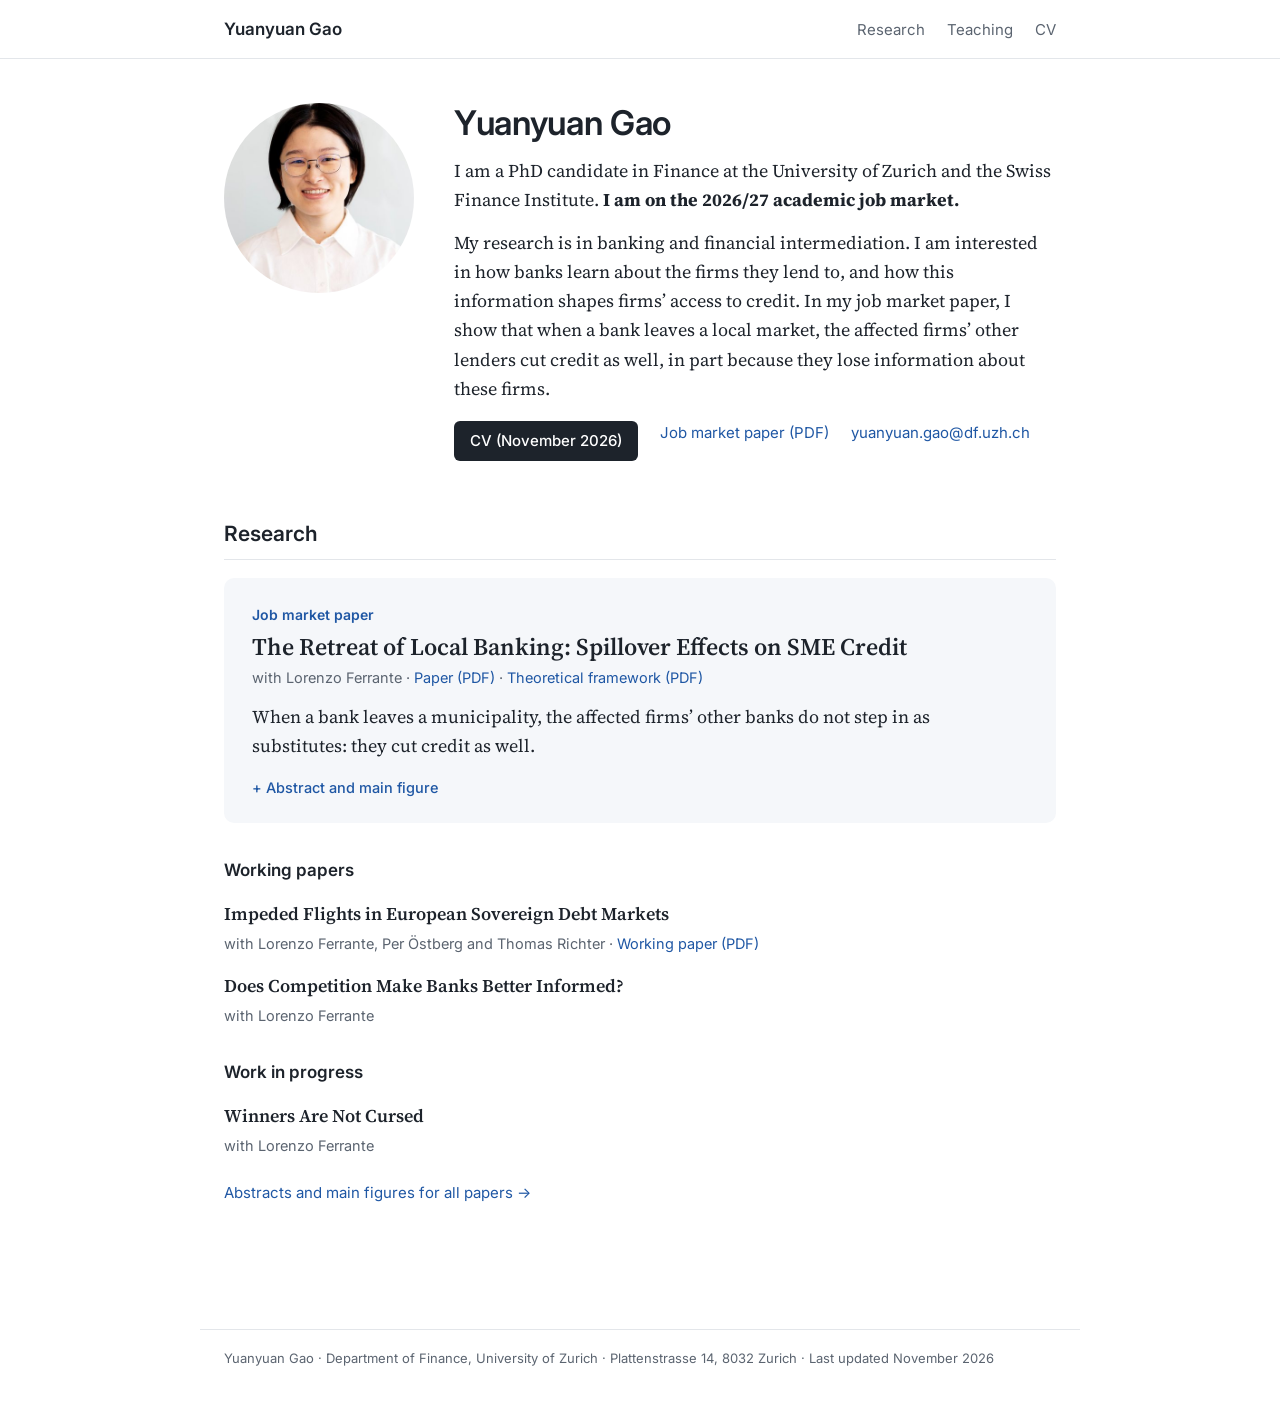
==== commit 89466c7c: "Host JMP and Impeded Flights PDFs on the site instead of Google Drive Google Drive is blocked in mai" ====
--- a/index.html
+++ b/index.html
@@ -18,19 +18,19 @@
 <div><h1>Yuanyuan Gao</h1>
 <p>I am a PhD candidate in Finance at the University of Zurich and the Swiss Finance Institute. <strong>I am on the 2026/27 academic job market.</strong></p><p>My research is in banking and financial intermediation. I am interested in how banks learn about the firms they lend to, and how this information shapes firms’ access to credit. In my job market paper, I show that when a bank leaves a local market, the affected firms’ other lenders cut credit as well, in part because they lose information about these firms.</p>
 <div class="links"><a class="cvbtn" href="Yuanyuan_Gao_CV.pdf">CV (November 2026)</a>
-<a href="https://drive.google.com/file/d/1l1pgFVJreJL63-VNwxpn91xa-HqWeBpv/view?usp=sharing">Job market paper (PDF)</a>
+<a href="Yuanyuan_Gao_JMP.pdf">Job market paper (PDF)</a>
 <a href="mailto:yuanyuan.gao@df.uzh.ch">yuanyuan.gao@df.uzh.ch</a></div></div></div>
 <section id="research"><h2>Research</h2>
 <article class="jmp"><p class="kind">Job market paper</p>
 <h3 class="ptitle">The Retreat of Local Banking: Spillover Effects on SME Credit</h3>
-<p class="meta">with Lorenzo Ferrante · <a href="https://drive.google.com/file/d/1l1pgFVJreJL63-VNwxpn91xa-HqWeBpv/view?usp=sharing">Paper (PDF)</a> · <a href="Gao_Ferrante_framework.pdf">Theoretical framework (PDF)</a></p>
+<p class="meta">with Lorenzo Ferrante · <a href="Yuanyuan_Gao_JMP.pdf">Paper (PDF)</a> · <a href="Gao_Ferrante_framework.pdf">Theoretical framework (PDF)</a></p>
 <p class="teaser">When a bank leaves a municipality, the affected firms’ other banks do not step in as substitutes: they cut credit as well.</p>
 <details class="more"><summary>Abstract and main figure</summary>
 <p>As technological transformation leads banks to retreat from local markets, in a frictionless credit market, firms can be expected to rely on other lenders to step in as substitutes. Instead, using Italian loan-level data with lenders’ default forecasts, we find that when a bank leaves a municipality, an affected firm’s incumbent co-lenders act as complements and cut credit as well. One year after the exit, incumbent co-lenders account for 69 percent of the decline in the firm’s credit from its incumbent banks. Relative to their other borrowers in the same municipality, they cut credit to affected firms by an extra 4.2 percent. The cut reflects both an increase in borrower risk and a deterioration of lender information: affected firms default more often, and the co-lenders’ default forecasts become less accurate. Co-lenders with a branch in the municipality lose little forecast accuracy and cut about half as much as those without one, implying that lost information accounts for 29 percent of the cut. Lending by a firm’s other banks is thus complementary to local banks’ presence, implying that branch closures generate negative externalities across the wider credit market.</p>
 <figure><a class="figlink" href="fig_jmp.png"><img src="fig_jmp.png" alt="Event-study chart: after the exit, credit to affected firms falls both from the closing bank and, by more in euros, from their incumbent co-lenders" width="1400" height="1225" loading="lazy"></a><figcaption>Credit to affected firms from the closing bank and from their incumbent co-lenders in the 12 months around the exit, relative to the month before the exit, with 95% confidence intervals (1,829 exits). Panel A in thousands of euros; Panel B in percent of credit in the month before the exit.</figcaption></figure>
 </details></article>
 <h3 class="sub">Working papers</h3>
-<ul class="plain"><li><a class="t-title" href="research.html#impeded-flights">Impeded Flights in European Sovereign Debt Markets</a><br><span class="t-meta">with Lorenzo Ferrante, Per Östberg and Thomas Richter</span></li><li><a class="t-title" href="research.html#competition">Does Competition Make Banks Better Informed?</a><br><span class="t-meta">with Lorenzo Ferrante</span></li></ul>
+<ul class="plain"><li><a class="t-title" href="research.html#impeded-flights">Impeded Flights in European Sovereign Debt Markets</a><br><span class="t-meta">with Lorenzo Ferrante, Per Östberg and Thomas Richter · <a href="Impeded_Flights_working_paper.pdf">Working paper (PDF)</a></span></li><li><a class="t-title" href="research.html#competition">Does Competition Make Banks Better Informed?</a><br><span class="t-meta">with Lorenzo Ferrante</span></li></ul>
 <h3 class="sub">Work in progress</h3>
 <ul class="plain"><li><a class="t-title" href="research.html#winners">Winners Are Not Cursed</a><br><span class="t-meta">with Lorenzo Ferrante</span></li></ul>
 <p class="more-link"><a href="research.html">Abstracts and main figures for all papers →</a></p>
